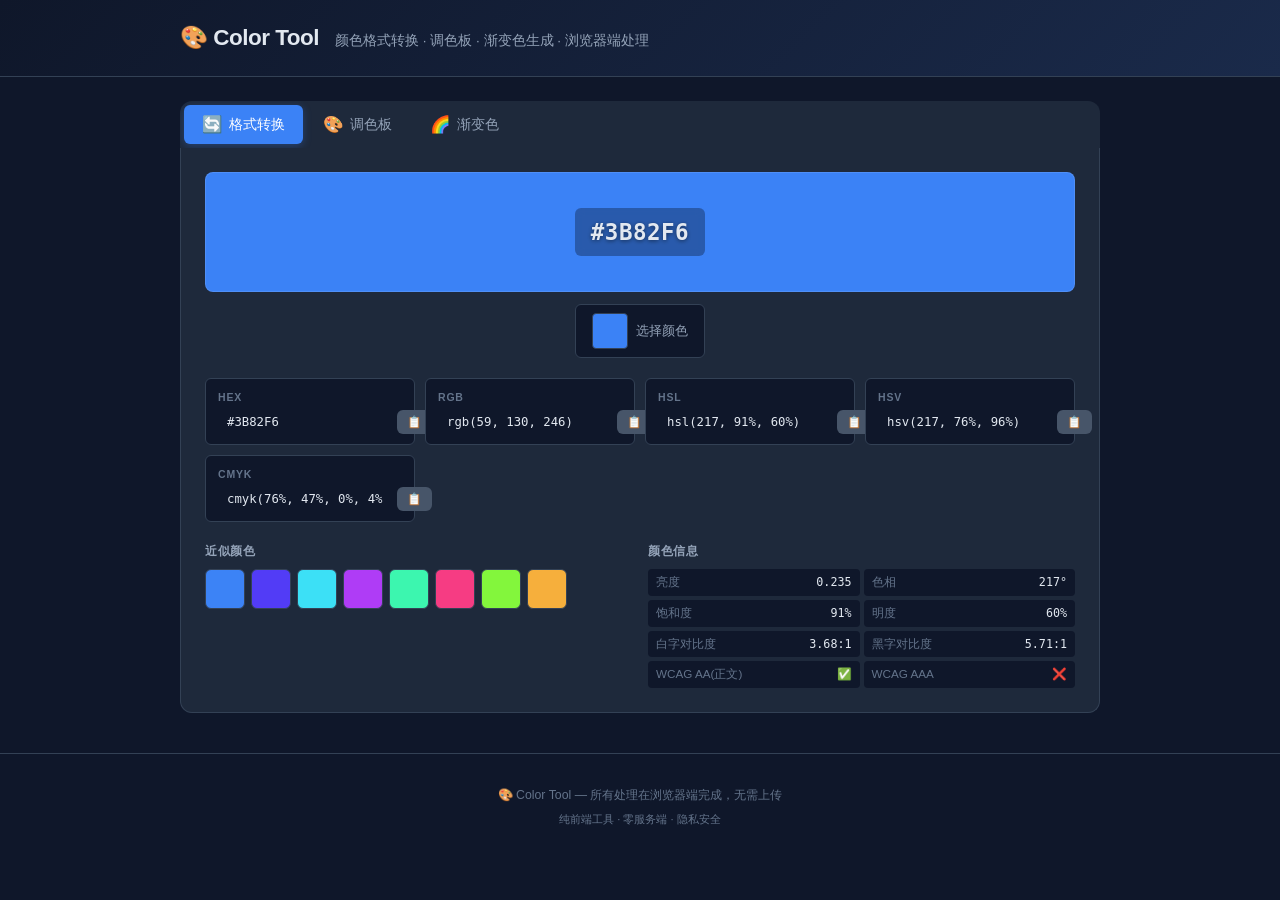
==== index.html @ 17e9751c "Initial commit: Color Tool - format converter, palette generator, gradient CSS generator" ====
<!DOCTYPE html>
<html lang="zh-CN">
<head>
  <meta charset="UTF-8">
  <meta name="viewport" content="width=device-width, initial-scale=1.0">
  <title>Color Tool - 色彩工具 HEX/RGB/HSL 转换调色板渐变生成器</title>
  <meta name="description" content="免费在线色彩工具。颜色格式转换(HEX/RGB/HSL/HSV/CMYK)、调色板生成、渐变色生成器。浏览器端处理。">
  <meta name="keywords" content="color picker, hex to rgb, rgb to hex, color palette generator, gradient generator, hsl converter, online color tool">
  <link rel="canonical" href="https://color-tool.vercel.app/">
  <link rel="stylesheet" href="css/style.css">
</head>
<body>
  <header class="header">
    <div class="container">
      <div class="header-inner">
        <h1 class="logo">🎨 Color Tool</h1>
        <p class="tagline">颜色格式转换 · 调色板 · 渐变色生成 · 浏览器端处理</p>
      </div>
    </div>
  </header>

  <main class="main container">
    <!-- Tab Navigation -->
    <nav class="tabs" role="tablist">
      <button class="tab active" role="tab" aria-selected="true" data-tab="converter" tabindex="0">
        <span class="tab-icon">🔄</span>
        <span class="tab-label">格式转换</span>
      </button>
      <button class="tab" role="tab" aria-selected="false" data-tab="palette" tabindex="-1">
        <span class="tab-icon">🎨</span>
        <span class="tab-label">调色板</span>
      </button>
      <button class="tab" role="tab" aria-selected="false" data-tab="gradient" tabindex="-1">
        <span class="tab-icon">🌈</span>
        <span class="tab-label">渐变色</span>
      </button>
    </nav>

    <!-- === Tab: Converter === -->
    <section class="tab-panel active" id="panel-converter" role="tabpanel">
      <div class="panel-body">
        <!-- Color Preview -->
        <div class="preview-section">
          <div id="color-preview" class="color-preview">
            <span id="color-hex-display" class="hex-display">#3B82F6</span>
          </div>
          <div class="color-picker-row">
            <label class="color-picker-wrap">
              <input type="color" id="color-picker" value="#3b82f6">
              <span class="picker-label">选择颜色</span>
            </label>
          </div>
        </div>

        <!-- Color Values -->
        <div class="values-section">
          <div class="value-card">
            <div class="value-label">HEX</div>
            <div class="value-row">
              <input type="text" id="val-hex" class="value-input mono" value="#3B82F6" spellcheck="false">
              <button class="btn btn-sm" onclick="copyValue('val-hex')">📋</button>
            </div>
          </div>
          <div class="value-card">
            <div class="value-label">RGB</div>
            <div class="value-row">
              <input type="text" id="val-rgb" class="value-input mono" value="rgb(59, 130, 246)" spellcheck="false">
              <button class="btn btn-sm" onclick="copyValue('val-rgb')">📋</button>
            </div>
          </div>
          <div class="value-card">
            <div class="value-label">HSL</div>
            <div class="value-row">
              <input type="text" id="val-hsl" class="value-input mono" value="hsl(217, 91%, 60%)" spellcheck="false">
              <button class="btn btn-sm" onclick="copyValue('val-hsl')">📋</button>
            </div>
          </div>
          <div class="value-card">
            <div class="value-label">HSV</div>
            <div class="value-row">
              <input type="text" id="val-hsv" class="value-input mono" value="hsv(217, 76%, 96%)" spellcheck="false">
              <button class="btn btn-sm" onclick="copyValue('val-hsv')">📋</button>
            </div>
          </div>
          <div class="value-card">
            <div class="value-label">CMYK</div>
            <div class="value-row">
              <input type="text" id="val-cmyk" class="value-input mono" value="cmyk(76%, 47%, 0%, 4%)" spellcheck="false">
              <button class="btn btn-sm" onclick="copyValue('val-cmyk')">📋</button>
            </div>
          </div>
        </div>

        <!-- Color Info -->
        <div class="info-section">
          <div class="color-scheme-preview">
            <h3>近似颜色</h3>
            <div id="similar-colors" class="similar-colors"></div>
          </div>
          <div class="color-details">
            <h3>颜色信息</h3>
            <div id="color-info" class="color-info-grid"></div>
          </div>
        </div>
      </div>
    </section>

    <!-- === Tab: Palette === -->
    <section class="tab-panel" id="panel-palette" role="tabpanel" hidden>
      <div class="panel-body">
        <div class="palette-controls">
          <div class="control-row">
            <label for="base-color-picker">基础颜色</label>
            <input type="color" id="base-color-picker" value="#3b82f6">
          </div>
          <div class="control-row">
            <label for="palette-type">调色板类型</label>
            <select id="palette-type">
              <option value="monochromatic">单色系</option>
              <option value="complementary">互补色</option>
              <option value="analogous" selected>邻近色</option>
              <option value="triadic">三等分色</option>
              <option value="tetradic">四等分色</option>
              <option value="split-complementary">分裂互补色</option>
              <option value="shades">暗色调</option>
              <option value="tints">亮色调</option>
            </select>
          </div>
          <div class="control-row">
            <label for="palette-count">颜色数量</label>
            <select id="palette-count">
              <option value="5">5</option>
              <option value="6">6</option>
              <option value="8" selected>8</option>
              <option value="10">10</option>
              <option value="12">12</option>
            </select>
          </div>
        </div>
        <div id="palette-result" class="palette-result">
          <div class="placeholder-text">选择颜色和类型后生成调色板</div>
        </div>
        <div class="palette-actions">
          <button class="btn btn-primary" onclick="exportPaletteCSS()">📋 导出 CSS 变量</button>
          <button class="btn btn-secondary" onclick="exportPaletteImage()">⬇ 导出为图片</button>
        </div>
      </div>
    </section>

    <!-- === Tab: Gradient === -->
    <section class="tab-panel" id="panel-gradient" role="tabpanel" hidden>
      <div class="panel-body">
        <div class="gradient-preview" id="gradient-preview">
          <div class="gradient-code-display">
            <span id="gradient-css-code">background: linear-gradient(135deg, #667eea, #764ba2);</span>
          </div>
        </div>
        
        <div class="gradient-controls">
          <div class="gradient-colors-row">
            <div class="gradient-stop" id="gradient-stop-0">
              <label>颜色 1</label>
              <input type="color" value="#667eea">
            </div>
            <div class="gradient-stop" id="gradient-stop-1">
              <label>颜色 2</label>
              <input type="color" value="#764ba2">
            </div>
          </div>
          <div class="gradient-options">
            <div class="control-row">
              <label>方向</label>
              <select id="gradient-direction">
                <option value="to right">→ 向右</option>
                <option value="to left">← 向左</option>
                <option value="to bottom">↓ 向下</option>
                <option value="to top">↑ 向上</option>
                <option value="to bottom right">↘ 右下</option>
                <option value="to top left">↖ 左上</option>
                <option value="135deg" selected>135°</option>
                <option value="45deg">45°</option>
                <option value="circle">圆形</option>
              </select>
            </div>
            <div class="control-row">
              <label>类型</label>
              <select id="gradient-type">
                <option value="linear" selected>线性渐变</option>
                <option value="radial">径向渐变</option>
              </select>
            </div>
          </div>
          <div class="gradient-actions">
            <button class="btn btn-sm" onclick="addGradientStop()">➕ 添加颜色</button>
            <button class="btn btn-sm" onclick="randomGradient()">🎲 随机</button>
            <button class="btn btn-sm" onclick="copyGradientCSS()">📋 复制 CSS</button>
          </div>
        </div>
      </div>
    </section>
  </main>

  <footer class="footer">
    <div class="container">
      <p>🎨 Color Tool — 所有处理在浏览器端完成，无需上传</p>
      <p class="footer-small">纯前端工具 · 零服务端 · 隐私安全</p>
    </div>
  </footer>

  <script src="js/color-utils.js"></script>
  <script src="js/app.js"></script>
</body>
</html>
---- css/style.css ----
/* === Reset & Base === */
*, *::before, *::after { box-sizing: border-box; margin: 0; padding: 0; }

:root {
  --bg: #0f172a;
  --bg-card: #1e293b;
  --bg-input: #0f172a;
  --border: #334155;
  --border-focus: #3b82f6;
  --text: #e2e8f0;
  --text-muted: #94a3b8;
  --text-dim: #64748b;
  --primary: #3b82f6;
  --primary-hover: #2563eb;
  --secondary: #475569;
  --secondary-hover: #64748b;
  --radius: 12px;
  --radius-sm: 8px;
  --radius-xs: 6px;
  --font-mono: 'SF Mono', 'Fira Code', 'Cascadia Code', 'JetBrains Mono', monospace;
  --font-ui: -apple-system, BlinkMacSystemFont, 'Segoe UI', Roboto, sans-serif;
}

html { font-size: 15px; }
body {
  font-family: var(--font-ui);
  background: var(--bg);
  color: var(--text);
  min-height: 100vh;
  line-height: 1.6;
}

.container { max-width: 960px; margin: 0 auto; padding: 0 20px; }

/* === Header === */
.header {
  border-bottom: 1px solid var(--border);
  padding: 20px 0;
  background: linear-gradient(135deg, #0f172a 0%, #1a2a4a 100%);
}
.header-inner { display: flex; align-items: baseline; gap: 16px; flex-wrap: wrap; }
.logo { font-size: 1.5rem; font-weight: 700; color: var(--text); letter-spacing: -0.5px; }
.tagline { color: var(--text-muted); font-size: 0.9rem; }

/* === Tabs === */
.tabs {
  display: flex; gap: 2px; margin-top: 24px;
  background: var(--bg-card); border-radius: var(--radius) var(--radius) 0 0; padding: 4px;
  overflow-x: auto;
}
.tab {
  display: flex; align-items: center; gap: 6px;
  padding: 10px 18px; border: none; background: transparent; color: var(--text-muted);
  font-size: 0.9rem; font-family: var(--font-ui); cursor: pointer; border-radius: var(--radius-xs);
  white-space: nowrap; transition: all 0.15s;
}
.tab:hover { color: var(--text); background: rgba(255,255,255,0.05); }
.tab.active { color: #fff; background: var(--primary); box-shadow: 0 2px 8px rgba(59,130,246,0.3); }
.tab:focus-visible { outline: 2px solid var(--primary); outline-offset: -2px; }
.tab-icon { font-size: 1.1rem; }

/* === Tab Panels === */
.tab-panel { display: none; }
.tab-panel.active { display: block; }

.panel-body {
  background: var(--bg-card); padding: 24px; border-radius: 0 0 var(--radius) var(--radius);
  border: 1px solid var(--border); border-top: none;
  display: flex; flex-direction: column; gap: 20px;
}

/* === Color Preview === */
.preview-section { text-align: center; }
.color-preview {
  width: 100%; height: 120px; border-radius: var(--radius-sm);
  background: #3b82f6; display: flex; align-items: center; justify-content: center;
  border: 1px solid rgba(255,255,255,0.1); transition: background 0.2s;
}
.hex-display {
  font-family: var(--font-mono); font-size: 1.5rem; font-weight: 700;
  text-shadow: 0 1px 4px rgba(0,0,0,0.5);
  background: rgba(0,0,0,0.3); padding: 6px 16px; border-radius: var(--radius-xs);
  backdrop-filter: blur(4px);
  letter-spacing: 0.5px;
}

.color-picker-row { margin-top: 12px; display: flex; justify-content: center; }
.color-picker-wrap {
  display: inline-flex; align-items: center; gap: 8px;
  cursor: pointer; padding: 8px 16px; background: var(--bg-input);
  border: 1px solid var(--border); border-radius: var(--radius-xs);
  transition: border-color 0.15s;
}
.color-picker-wrap:hover { border-color: var(--primary); }
.color-picker-wrap input[type="color"] {
  width: 36px; height: 36px; border: none; padding: 0; cursor: pointer;
  border-radius: 4px; background: none;
}
.color-picker-wrap input[type="color"]::-webkit-color-swatch-wrapper { padding: 0; }
.color-picker-wrap input[type="color"]::-webkit-color-swatch { border: 1px solid var(--border); border-radius: 4px; }
.picker-label { font-size: 0.85rem; color: var(--text-muted); }

/* === Values Section === */
.values-section { display: grid; grid-template-columns: repeat(auto-fill, minmax(180px, 1fr)); gap: 10px; }
.value-card { background: var(--bg-input); border: 1px solid var(--border); border-radius: var(--radius-xs); padding: 10px 12px; }
.value-label { font-size: 0.7rem; color: var(--text-dim); text-transform: uppercase; letter-spacing: 0.8px; margin-bottom: 4px; font-weight: 600; }
.value-row { display: flex; gap: 4px; }
.value-input {
  flex: 1; padding: 4px 8px; background: transparent; color: var(--text);
  border: 1px solid transparent; border-radius: 4px; font-size: 0.82rem;
  outline: none; transition: border-color 0.15s;
}
.value-input:focus { border-color: var(--border-focus); background: rgba(59,130,246,0.05); }
.mono { font-family: var(--font-mono); }

/* === Info Section === */
.info-section { display: grid; grid-template-columns: 1fr 1fr; gap: 16px; }
@media (max-width: 600px) { .info-section { grid-template-columns: 1fr; } }
.info-section h3 { font-size: 0.82rem; color: var(--text-muted); text-transform: uppercase; letter-spacing: 0.5px; margin-bottom: 8px; }

.similar-colors { display: flex; flex-wrap: wrap; gap: 6px; }
.sim-color { width: 40px; height: 40px; border-radius: var(--radius-xs); border: 1px solid var(--border); cursor: pointer; transition: transform 0.15s; }
.sim-color:hover { transform: scale(1.15); }

.color-info-grid { display: grid; grid-template-columns: 1fr 1fr; gap: 4px; }
.info-item { display: flex; justify-content: space-between; padding: 4px 8px; background: var(--bg-input); border-radius: 4px; font-size: 0.78rem; }
.info-item span:first-child { color: var(--text-dim); }
.info-item span:last-child { color: var(--text); font-family: var(--font-mono); }

/* === Palette === */
.palette-controls { display: flex; gap: 16px; flex-wrap: wrap; align-items: flex-end; }
.control-row { display: flex; flex-direction: column; gap: 4px; }
.control-row label { font-size: 0.78rem; color: var(--text-muted); text-transform: uppercase; letter-spacing: 0.5px; font-weight: 600; }
.control-row select, .control-row input[type="color"] { padding: 6px 10px; background: var(--bg-input); color: var(--text); border: 1px solid var(--border); border-radius: var(--radius-xs); font-size: 0.82rem; }
.control-row select { cursor: pointer; min-width: 140px; }
.control-row select:focus { outline: none; border-color: var(--border-focus); }
.control-row input[type="color"] { width: 40px; height: 36px; padding: 2px; cursor: pointer; }
.control-row input[type="color"]::-webkit-color-swatch-wrapper { padding: 0; }
.control-row input[type="color"]::-webkit-color-swatch { border: 1px solid var(--border); border-radius: 4px; }

.palette-result { display: flex; flex-direction: column; gap: 6px; min-height: 100px; }
.palette-swatch { display: flex; align-items: center; height: 44px; border-radius: var(--radius-xs); padding: 0 16px; justify-content: space-between; transition: transform 0.1s; }
.palette-swatch:hover { transform: scale(1.02); }
.palette-code { font-family: var(--font-mono); font-size: 0.8rem; text-shadow: 0 1px 2px rgba(0,0,0,0.3); }

.palette-actions { display: flex; gap: 8px; }

/* === Gradient === */
.gradient-preview {
  width: 100%; height: 200px; border-radius: var(--radius-sm);
  background: linear-gradient(135deg, #667eea, #764ba2);
  display: flex; align-items: flex-end; justify-content: center; padding: 16px;
  transition: background 0.3s;
}
.gradient-code-display {
  background: rgba(0,0,0,0.5); backdrop-filter: blur(8px);
  padding: 8px 16px; border-radius: var(--radius-xs);
  font-family: var(--font-mono); font-size: 0.78rem;
  text-align: center; max-width: 100%;
  word-break: break-all;
}

.gradient-controls { display: flex; flex-direction: column; gap: 12px; }
.gradient-colors-row { display: flex; gap: 12px; flex-wrap: wrap; }
.gradient-stop { display: flex; flex-direction: column; gap: 4px; align-items: center; }
.gradient-stop label { font-size: 0.78rem; color: var(--text-muted); }
.gradient-stop input[type="color"] { width: 44px; height: 44px; padding: 2px; border: 1px solid var(--border); border-radius: var(--radius-xs); cursor: pointer; background: none; }
.gradient-stop input[type="color"]::-webkit-color-swatch-wrapper { padding: 0; }
.gradient-stop input[type="color"]::-webkit-color-swatch { border: 1px solid var(--border); border-radius: 4px; }

.gradient-options { display: flex; gap: 16px; flex-wrap: wrap; }
.gradient-actions { display: flex; gap: 8px; flex-wrap: wrap; }

/* === Buttons === */
.btn {
  display: inline-flex; align-items: center; gap: 6px;
  padding: 8px 16px; border: none; border-radius: var(--radius-xs);
  font-size: 0.82rem; font-family: var(--font-ui); font-weight: 500;
  cursor: pointer; transition: all 0.15s; white-space: nowrap;
}
.btn-primary { background: var(--primary); color: #fff; }
.btn-primary:hover { background: var(--primary-hover); }
.btn-secondary { background: var(--secondary); color: #e2e8f0; }
.btn-secondary:hover { background: var(--secondary-hover); }
.btn-sm { padding: 5px 10px; font-size: 0.78rem; background: var(--secondary); color: #e2e8f0; }
.btn-sm:hover { background: var(--secondary-hover); }

/* === Toast === */
.toast {
  position: fixed; bottom: 24px; left: 50%; transform: translateX(-50%);
  padding: 10px 24px; border-radius: var(--radius); background: var(--bg-card);
  border: 1px solid var(--border); color: var(--text); font-size: 0.85rem;
  box-shadow: 0 4px 20px rgba(0,0,0,0.3); z-index: 100;
  animation: toastIn 0.3s ease;
}
@keyframes toastIn {
  from { opacity: 0; transform: translateX(-50%) translateY(10px); }
  to { opacity: 1; transform: translateX(-50%) translateY(0); }
}

/* === Footer === */
.footer {
  text-align: center; padding: 32px 0; margin-top: 40px;
  border-top: 1px solid var(--border); color: var(--text-dim); font-size: 0.82rem;
}
.footer-small { margin-top: 4px; font-size: 0.75rem; }

.placeholder-text { color: var(--text-dim); font-style: italic; }
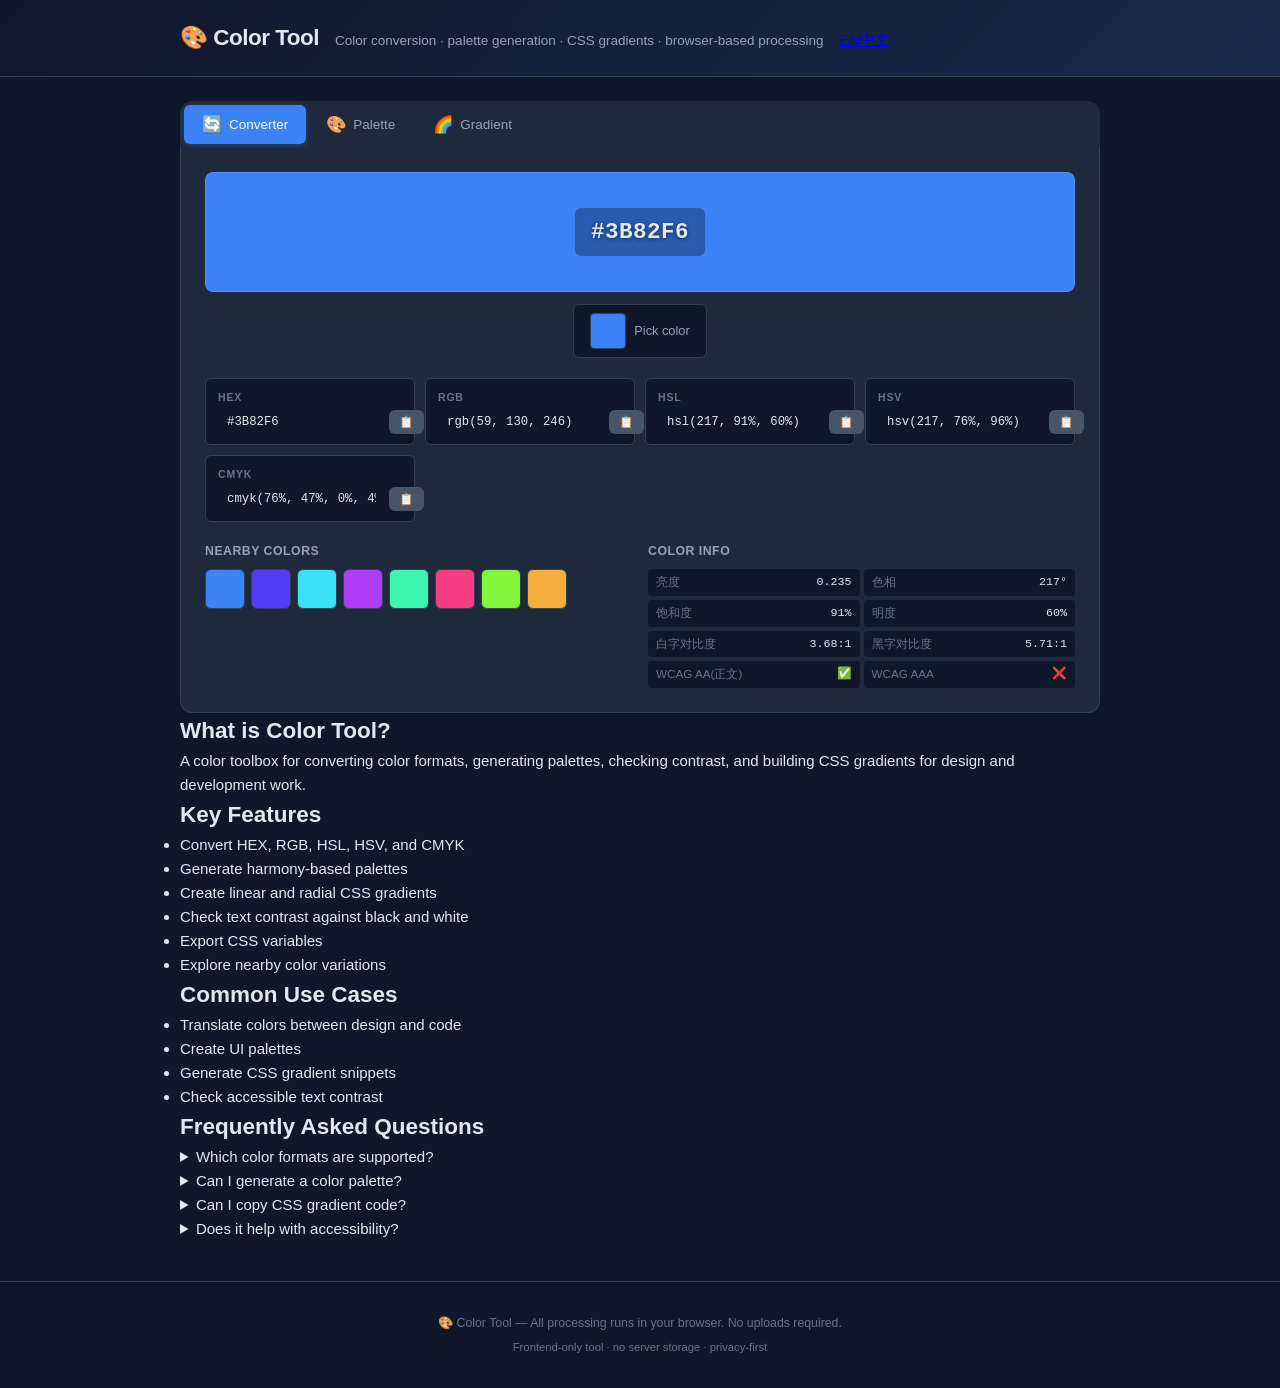
==== commit 70199163: "Add Vercel Analytics & Speed Insights tracking scripts" ====
--- a/index.html
+++ b/index.html
@@ -1,20 +1,116 @@
 <!DOCTYPE html>
-<html lang="zh-CN">
+<html lang="en">
 <head>
-  <meta charset="UTF-8">
+  <!-- Primary Meta -->
+  <meta name="description" content="Convert HEX, RGB, HSL, HSV, and CMYK colors online. Generate palettes, check contrast, and create CSS gradients in your browser.">
+  <meta name="keywords" content="color converter, hex to rgb, rgb to hex, color palette generator, css gradient generator, color contrast checker">
+  <meta name="author" content="Dudu Tools">
+  <meta name="robots" content="index, follow">
+  <link rel="canonical" href="https://color-tool.vercel.app/">
+  <link rel="alternate" hreflang="en" href="https://color-tool.vercel.app/">
+  <link rel="alternate" hreflang="zh-CN" href="https://color-tool.vercel.app/zh/">
+  <link rel="alternate" hreflang="x-default" href="https://color-tool.vercel.app/">
+<!-- Open Graph -->
+  <meta property="og:type" content="website">
+  <meta property="og:title" content="Color Converter, Palette Generator and CSS Gradient Tool">
+  <meta property="og:description" content="Convert HEX, RGB, HSL, HSV, and CMYK colors online. Generate palettes, check contrast, and create CSS gradients in your browser.">
+  <meta property="og:url" content="https://color-tool.vercel.app/">
+<meta property="og:site_name" content="Color Tool">
+  <meta property="og:locale" content="en_US">
+
+  <!-- Twitter Card -->
+  <meta name="twitter:card" content="summary">
+  <meta name="twitter:title" content="Color Converter, Palette Generator and CSS Gradient Tool">
+  <meta name="twitter:description" content="Convert HEX, RGB, HSL, HSV, and CMYK colors online. Generate palettes, check contrast, and create CSS gradients in your browser.">
+<meta charset="UTF-8">
   <meta name="viewport" content="width=device-width, initial-scale=1.0">
-  <title>Color Tool - 色彩工具 HEX/RGB/HSL 转换调色板渐变生成器</title>
-  <meta name="description" content="免费在线色彩工具。颜色格式转换(HEX/RGB/HSL/HSV/CMYK)、调色板生成、渐变色生成器。浏览器端处理。">
-  <meta name="keywords" content="color picker, hex to rgb, rgb to hex, color palette generator, gradient generator, hsl converter, online color tool">
-  <link rel="canonical" href="https://color-tool.vercel.app/">
+  <title>Color Converter, Palette Generator and CSS Gradient Tool</title>
   <link rel="stylesheet" href="css/style.css">
+  <script type="application/ld+json">
+{
+  "@context": "https://schema.org",
+  "@type": "WebApplication",
+  "name": "Color Tool",
+  "description": "Convert HEX, RGB, HSL, HSV, and CMYK colors online. Generate palettes, check contrast, and create CSS gradients in your browser.",
+  "url": "https://color-tool.vercel.app/",
+  "inLanguage": "en",
+  "applicationCategory": "DesignApplication",
+  "operatingSystem": "All",
+  "browserRequirements": "Requires JavaScript",
+  "isAccessibleForFree": true,
+  "offers": {
+    "@type": "Offer",
+    "price": "0",
+    "priceCurrency": "USD"
+  },
+  "featureList": [
+    "Convert HEX, RGB, HSL, HSV, and CMYK",
+    "Generate harmony-based palettes",
+    "Create linear and radial CSS gradients",
+    "Check text contrast against black and white",
+    "Export CSS variables",
+    "Explore nearby color variations"
+  ],
+  "publisher": {
+    "@type": "Organization",
+    "name": "Dudu Tools"
+  }
+}
+  </script>
+  <script type="application/ld+json">
+{
+  "@context": "https://schema.org",
+  "@type": "FAQPage",
+  "inLanguage": "en",
+  "mainEntity": [
+    {
+      "@type": "Question",
+      "name": "Which color formats are supported?",
+      "acceptedAnswer": {
+        "@type": "Answer",
+        "text": "The tool supports HEX, RGB, HSL, HSV, and CMYK conversion."
+      }
+    },
+    {
+      "@type": "Question",
+      "name": "Can I generate a color palette?",
+      "acceptedAnswer": {
+        "@type": "Answer",
+        "text": "Yes. Pick a base color and choose a harmony such as monochromatic, complementary, analogous, triadic, or tetradic."
+      }
+    },
+    {
+      "@type": "Question",
+      "name": "Can I copy CSS gradient code?",
+      "acceptedAnswer": {
+        "@type": "Answer",
+        "text": "Yes. Choose colors and direction, then copy the generated CSS gradient."
+      }
+    },
+    {
+      "@type": "Question",
+      "name": "Does it help with accessibility?",
+      "acceptedAnswer": {
+        "@type": "Answer",
+        "text": "Yes. The tool calculates contrast against black and white text and provides WCAG-style guidance."
+      }
+    }
+  ]
+}
+  </script>
+
+  <!-- Vercel Analytics -->
+  <script defer src="/_vercel/insights/script.js"></script>
+  <!-- Vercel Speed Insights -->
+  <script defer src="/_vercel/speed-insights/script.js"></script>
 </head>
 <body>
   <header class="header">
     <div class="container">
       <div class="header-inner">
         <h1 class="logo">🎨 Color Tool</h1>
-        <p class="tagline">颜色格式转换 · 调色板 · 渐变色生成 · 浏览器端处理</p>
+        <p class="tagline">Color conversion · palette generation · CSS gradients · browser-based processing</p>
+        <nav class="language-switcher" aria-label="Language"><a class="active" href="./" lang="en">EN</a><a class="" href="zh/" lang="zh-CN">中文</a></nav>
       </div>
     </div>
   </header>
@@ -24,15 +120,15 @@
     <nav class="tabs" role="tablist">
       <button class="tab active" role="tab" aria-selected="true" data-tab="converter" tabindex="0">
         <span class="tab-icon">🔄</span>
-        <span class="tab-label">格式转换</span>
+        <span class="tab-label">Converter</span>
       </button>
       <button class="tab" role="tab" aria-selected="false" data-tab="palette" tabindex="-1">
         <span class="tab-icon">🎨</span>
-        <span class="tab-label">调色板</span>
+        <span class="tab-label">Palette</span>
       </button>
       <button class="tab" role="tab" aria-selected="false" data-tab="gradient" tabindex="-1">
         <span class="tab-icon">🌈</span>
-        <span class="tab-label">渐变色</span>
+        <span class="tab-label">Gradient</span>
       </button>
     </nav>
 
@@ -47,7 +143,7 @@
           <div class="color-picker-row">
             <label class="color-picker-wrap">
               <input type="color" id="color-picker" value="#3b82f6">
-              <span class="picker-label">选择颜色</span>
+              <span class="picker-label">Pick color</span>
             </label>
           </div>
         </div>
@@ -94,11 +190,11 @@
         <!-- Color Info -->
         <div class="info-section">
           <div class="color-scheme-preview">
-            <h3>近似颜色</h3>
+            <h3>Nearby colors</h3>
             <div id="similar-colors" class="similar-colors"></div>
           </div>
           <div class="color-details">
-            <h3>颜色信息</h3>
+            <h3>Color info</h3>
             <div id="color-info" class="color-info-grid"></div>
           </div>
         </div>
@@ -110,24 +206,24 @@
       <div class="panel-body">
         <div class="palette-controls">
           <div class="control-row">
-            <label for="base-color-picker">基础颜色</label>
+            <label for="base-color-picker">Base color</label>
             <input type="color" id="base-color-picker" value="#3b82f6">
           </div>
           <div class="control-row">
-            <label for="palette-type">调色板类型</label>
+            <label for="palette-type">PaletteType</label>
             <select id="palette-type">
-              <option value="monochromatic">单色系</option>
-              <option value="complementary">互补色</option>
-              <option value="analogous" selected>邻近色</option>
-              <option value="triadic">三等分色</option>
-              <option value="tetradic">四等分色</option>
-              <option value="split-complementary">分裂互补色</option>
-              <option value="shades">暗色调</option>
-              <option value="tints">亮色调</option>
+              <option value="monochromatic">Monochromatic</option>
+              <option value="complementary">Complementary</option>
+              <option value="analogous" selected>Analogous</option>
+              <option value="triadic">Triadic</option>
+              <option value="tetradic">Tetradic</option>
+              <option value="split-complementary">Split complementary</option>
+              <option value="shades">Dark shades</option>
+              <option value="tints">Light tints</option>
             </select>
           </div>
           <div class="control-row">
-            <label for="palette-count">颜色数量</label>
+            <label for="palette-count">Color count</label>
             <select id="palette-count">
               <option value="5">5</option>
               <option value="6">6</option>
@@ -138,11 +234,11 @@
           </div>
         </div>
         <div id="palette-result" class="palette-result">
-          <div class="placeholder-text">选择颜色和类型后生成调色板</div>
+          <div class="placeholder-text">Choose a color and palette type to generate a palette</div>
         </div>
         <div class="palette-actions">
-          <button class="btn btn-primary" onclick="exportPaletteCSS()">📋 导出 CSS 变量</button>
-          <button class="btn btn-secondary" onclick="exportPaletteImage()">⬇ 导出为图片</button>
+          <button class="btn btn-primary" onclick="exportPaletteCSS()">Export CSS variables</button>
+          <button class="btn btn-secondary" onclick="exportPaletteImage()">Export image</button>
         </div>
       </div>
     </section>
@@ -159,51 +255,74 @@
         <div class="gradient-controls">
           <div class="gradient-colors-row">
             <div class="gradient-stop" id="gradient-stop-0">
-              <label>颜色 1</label>
+              <label>Color 1</label>
               <input type="color" value="#667eea">
             </div>
             <div class="gradient-stop" id="gradient-stop-1">
-              <label>颜色 2</label>
+              <label>Color 2</label>
               <input type="color" value="#764ba2">
             </div>
           </div>
           <div class="gradient-options">
             <div class="control-row">
-              <label>方向</label>
+              <label>Direction</label>
               <select id="gradient-direction">
-                <option value="to right">→ 向右</option>
-                <option value="to left">← 向左</option>
-                <option value="to bottom">↓ 向下</option>
-                <option value="to top">↑ 向上</option>
-                <option value="to bottom right">↘ 右下</option>
-                <option value="to top left">↖ 左上</option>
+                <option value="to right">-> Right</option>
+                <option value="to left"><- Left</option>
+                <option value="to bottom">Down</option>
+                <option value="to top">Up</option>
+                <option value="to bottom right">Down right</option>
+                <option value="to top left">Up left</option>
                 <option value="135deg" selected>135°</option>
                 <option value="45deg">45°</option>
-                <option value="circle">圆形</option>
+                <option value="circle">Circle</option>
               </select>
             </div>
             <div class="control-row">
-              <label>类型</label>
+              <label>Type</label>
               <select id="gradient-type">
-                <option value="linear" selected>线性渐变</option>
-                <option value="radial">径向渐变</option>
+                <option value="linear" selected>Linear gradient</option>
+                <option value="radial">Radial gradient</option>
               </select>
             </div>
           </div>
           <div class="gradient-actions">
-            <button class="btn btn-sm" onclick="addGradientStop()">➕ 添加颜色</button>
-            <button class="btn btn-sm" onclick="randomGradient()">🎲 随机</button>
-            <button class="btn btn-sm" onclick="copyGradientCSS()">📋 复制 CSS</button>
-          </div>
-        </div>
+            <button class="btn btn-sm" onclick="addGradientStop()">Add color</button>
+            <button class="btn btn-sm" onclick="randomGradient()">Random</button>
+            <button class="btn btn-sm" onclick="copyGradientCSS()">Copy CSS</button>
+          </div>
+        </div>
+      </div>
+    </section>
+    <section class="seo-content" aria-label="Tool guide and frequently asked questions">
+      <div class="seo-block">
+        <h2>What is Color Tool?</h2>
+        <p>A color toolbox for converting color formats, generating palettes, checking contrast, and building CSS gradients for design and development work.</p>
+      </div>
+      <div class="seo-grid">
+        <div class="seo-block">
+          <h2>Key Features</h2>
+          <ul><li>Convert HEX, RGB, HSL, HSV, and CMYK</li><li>Generate harmony-based palettes</li><li>Create linear and radial CSS gradients</li><li>Check text contrast against black and white</li><li>Export CSS variables</li><li>Explore nearby color variations</li></ul>
+        </div>
+        <div class="seo-block">
+          <h2>Common Use Cases</h2>
+          <ul><li>Translate colors between design and code</li><li>Create UI palettes</li><li>Generate CSS gradient snippets</li><li>Check accessible text contrast</li></ul>
+        </div>
+      </div>
+      <div class="seo-block faq-list">
+        <h2>Frequently Asked Questions</h2>
+        <details><summary>Which color formats are supported?</summary><p>The tool supports HEX, RGB, HSL, HSV, and CMYK conversion.</p></details>
+        <details><summary>Can I generate a color palette?</summary><p>Yes. Pick a base color and choose a harmony such as monochromatic, complementary, analogous, triadic, or tetradic.</p></details>
+        <details><summary>Can I copy CSS gradient code?</summary><p>Yes. Choose colors and direction, then copy the generated CSS gradient.</p></details>
+        <details><summary>Does it help with accessibility?</summary><p>Yes. The tool calculates contrast against black and white text and provides WCAG-style guidance.</p></details>
       </div>
     </section>
   </main>
 
   <footer class="footer">
     <div class="container">
-      <p>🎨 Color Tool — 所有处理在浏览器端完成，无需上传</p>
-      <p class="footer-small">纯前端工具 · 零服务端 · 隐私安全</p>
+      <p>🎨 Color Tool — All processing runs in your browser. No uploads required.</p>
+      <p class="footer-small">Frontend-only tool · no server storage · privacy-first</p>
     </div>
   </footer>
 
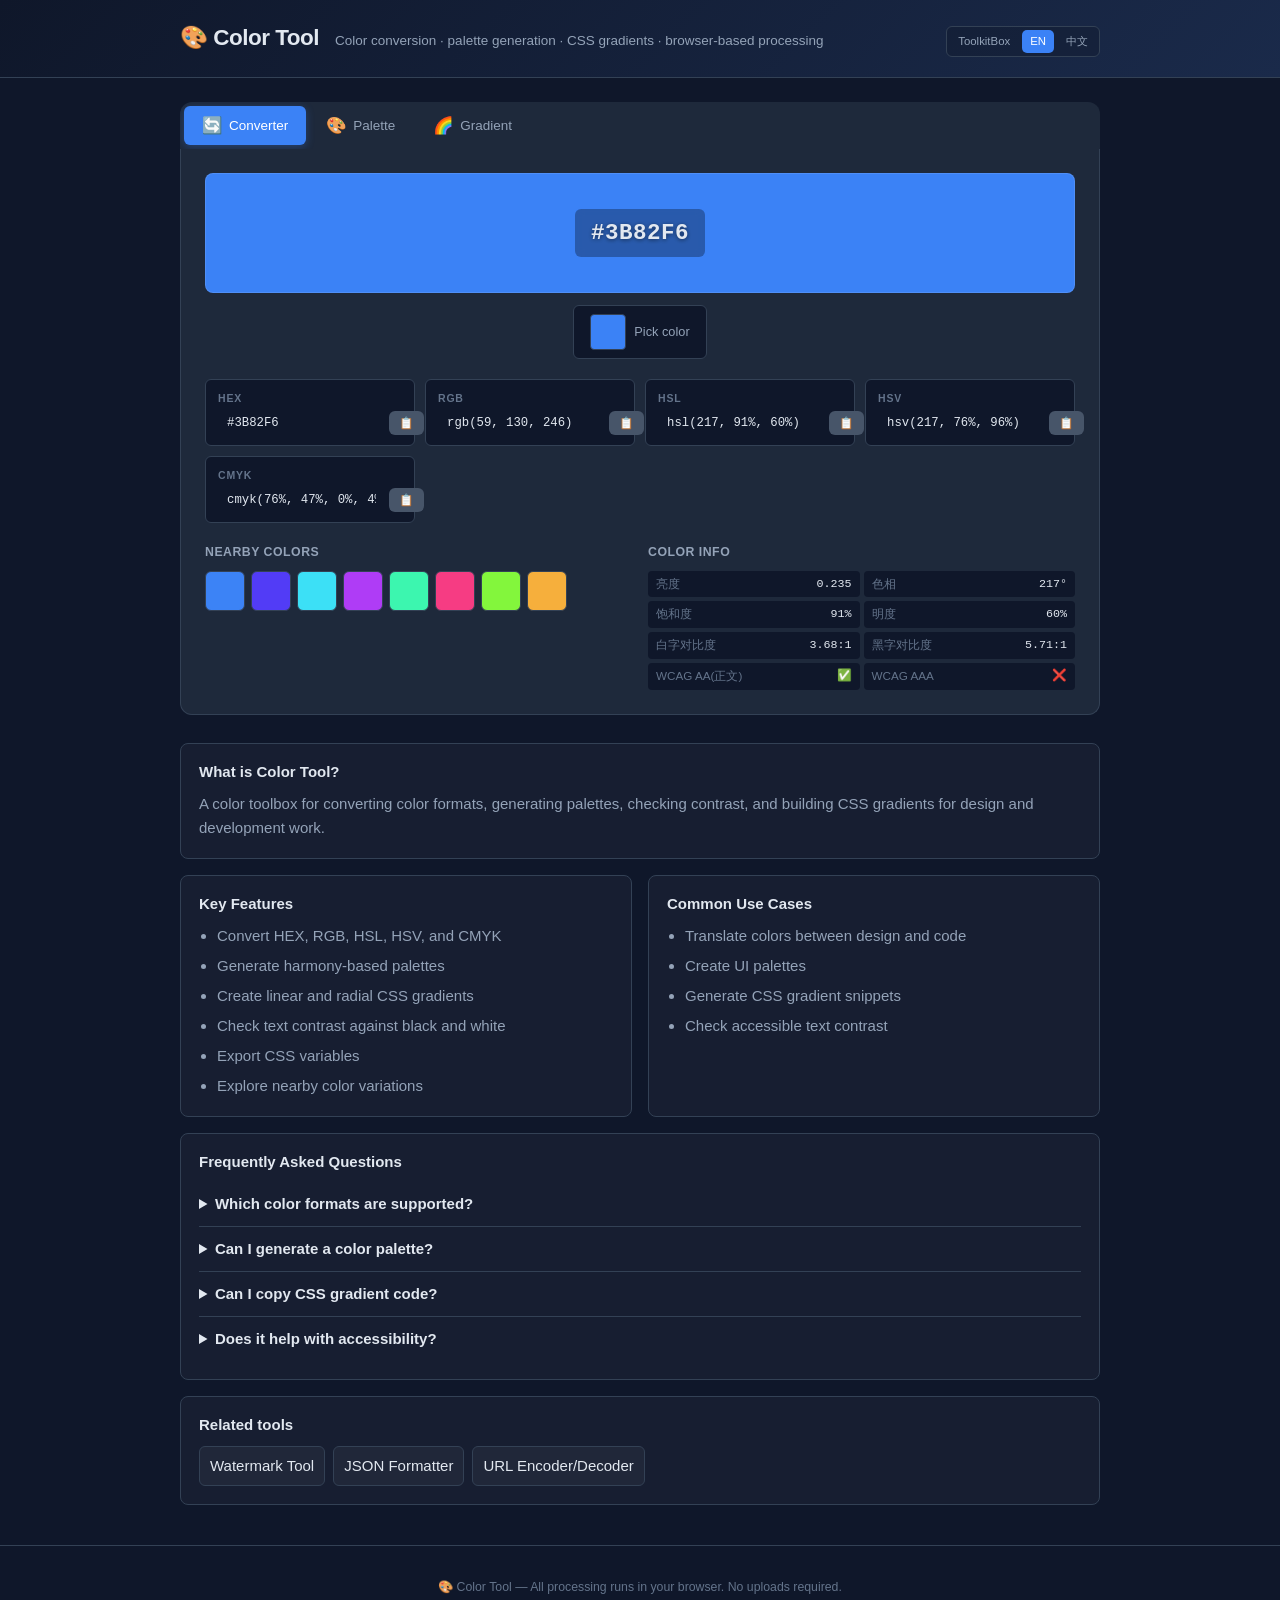
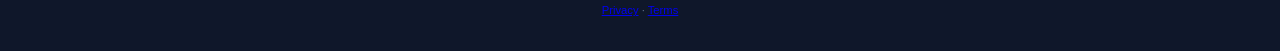
==== commit b5076298: "Add ads.txt and policy footer links" ====
--- a/index.html
+++ b/index.html
@@ -4,17 +4,17 @@
   <!-- Primary Meta -->
   <meta name="description" content="Convert HEX, RGB, HSL, HSV, and CMYK colors online. Generate palettes, check contrast, and create CSS gradients in your browser.">
   <meta name="keywords" content="color converter, hex to rgb, rgb to hex, color palette generator, css gradient generator, color contrast checker">
-  <meta name="author" content="Dudu Tools">
+  <meta name="author" content="ToolkitBox">
   <meta name="robots" content="index, follow">
-  <link rel="canonical" href="https://color-tool.vercel.app/">
-  <link rel="alternate" hreflang="en" href="https://color-tool.vercel.app/">
-  <link rel="alternate" hreflang="zh-CN" href="https://color-tool.vercel.app/zh/">
-  <link rel="alternate" hreflang="x-default" href="https://color-tool.vercel.app/">
+  <link rel="canonical" href="https://color.toolkitbox.org/">
+  <link rel="alternate" hreflang="en" href="https://color.toolkitbox.org/">
+  <link rel="alternate" hreflang="zh-CN" href="https://color.toolkitbox.org/zh/">
+  <link rel="alternate" hreflang="x-default" href="https://color.toolkitbox.org/">
 <!-- Open Graph -->
   <meta property="og:type" content="website">
   <meta property="og:title" content="Color Converter, Palette Generator and CSS Gradient Tool">
   <meta property="og:description" content="Convert HEX, RGB, HSL, HSV, and CMYK colors online. Generate palettes, check contrast, and create CSS gradients in your browser.">
-  <meta property="og:url" content="https://color-tool.vercel.app/">
+  <meta property="og:url" content="https://color.toolkitbox.org/">
 <meta property="og:site_name" content="Color Tool">
   <meta property="og:locale" content="en_US">
 
@@ -29,10 +29,10 @@
   <script type="application/ld+json">
 {
   "@context": "https://schema.org",
-  "@type": "WebApplication",
+  "@type": "SoftwareApplication",
   "name": "Color Tool",
   "description": "Convert HEX, RGB, HSL, HSV, and CMYK colors online. Generate palettes, check contrast, and create CSS gradients in your browser.",
-  "url": "https://color-tool.vercel.app/",
+  "url": "https://color.toolkitbox.org/",
   "inLanguage": "en",
   "applicationCategory": "DesignApplication",
   "operatingSystem": "All",
@@ -53,7 +53,7 @@
   ],
   "publisher": {
     "@type": "Organization",
-    "name": "Dudu Tools"
+    "name": "ToolkitBox"
   }
 }
   </script>
@@ -103,6 +103,8 @@
   <script defer src="/_vercel/insights/script.js"></script>
   <!-- Vercel Speed Insights -->
   <script defer src="/_vercel/speed-insights/script.js"></script>
+  <script async src="https://pagead2.googlesyndication.com/pagead/js/adsbygoogle.js?client=ca-pub-5333037258750046"
+     crossorigin="anonymous"></script>
 </head>
 <body>
   <header class="header">
@@ -110,7 +112,7 @@
       <div class="header-inner">
         <h1 class="logo">🎨 Color Tool</h1>
         <p class="tagline">Color conversion · palette generation · CSS gradients · browser-based processing</p>
-        <nav class="language-switcher" aria-label="Language"><a class="active" href="./" lang="en">EN</a><a class="" href="zh/" lang="zh-CN">中文</a></nav>
+        <nav class="language-switcher" aria-label="Language"><a class="home-link" href="https://toolkitbox.org/">ToolkitBox</a><a class="active" href="./" lang="en">EN</a><a class="" href="zh/" lang="zh-CN">中文</a></nav>
       </div>
     </div>
   </header>
@@ -316,13 +318,17 @@
         <details><summary>Can I copy CSS gradient code?</summary><p>Yes. Choose colors and direction, then copy the generated CSS gradient.</p></details>
         <details><summary>Does it help with accessibility?</summary><p>Yes. The tool calculates contrast against black and white text and provides WCAG-style guidance.</p></details>
       </div>
+      <div class="seo-block related-tools">
+        <h2>Related tools</h2>
+        <div class="related-links"><a href="https://watermark.imageprivacy.org/">Watermark Tool</a><a href="https://json.toolkitbox.org/">JSON Formatter</a><a href="https://url.toolkitbox.org/">URL Encoder/Decoder</a></div>
+      </div>
     </section>
   </main>
 
   <footer class="footer">
     <div class="container">
       <p>🎨 Color Tool — All processing runs in your browser. No uploads required.</p>
-      <p class="footer-small">Frontend-only tool · no server storage · privacy-first</p>
+      <p class="footer-small"><a href="https://toolkitbox.org/privacy/">Privacy</a> · <a href="https://toolkitbox.org/terms/">Terms</a></p>
     </div>
   </footer>
 
--- a/css/style.css
+++ b/css/style.css
@@ -206,3 +206,22 @@
 .footer-small { margin-top: 4px; font-size: 0.75rem; }
 
 .placeholder-text { color: var(--text-dim); font-style: italic; }
+/* === SEO / GEO Content === */
+.language-switcher { margin-left: auto; display: inline-flex; gap: 4px; padding: 3px; border: 1px solid var(--border); border-radius: var(--radius-xs); background: rgba(15,23,42,0.35); }
+.language-switcher a { color: var(--text-muted); text-decoration: none; font-size: 0.76rem; line-height: 1; padding: 6px 8px; border-radius: 5px; }
+.language-switcher a:hover, .language-switcher a.active { color: #fff; background: var(--primary); }
+.seo-content { margin-top: 28px; display: flex; flex-direction: column; gap: 16px; color: var(--text-muted); }
+.seo-grid { display: grid; grid-template-columns: repeat(2, minmax(0, 1fr)); gap: 16px; }
+.seo-block { background: rgba(255,255,255,0.03); border: 1px solid var(--border); border-radius: var(--radius-sm); padding: 18px; }
+.seo-block h2 { color: var(--text); font-size: 1rem; line-height: 1.35; margin: 0 0 10px; letter-spacing: 0; }
+.seo-block p { margin: 0; }
+.seo-block ul { margin: 0; padding-left: 18px; }
+.seo-block li + li { margin-top: 6px; }
+.faq-list details { border-top: 1px solid var(--border); padding: 10px 0; }
+.faq-list details:first-of-type { border-top: 0; }
+.faq-list summary { color: var(--text); cursor: pointer; font-weight: 600; }
+.faq-list details p { margin-top: 8px; }
+@media (max-width: 720px) { .language-switcher { margin-left: 0; } .seo-grid { grid-template-columns: 1fr; } }
+.related-links { display: flex; flex-wrap: wrap; gap: 8px; margin-top: 10px; }
+.related-links a { color: var(--text); text-decoration: none; border: 1px solid var(--border); border-radius: var(--radius-xs); padding: 7px 10px; background: rgba(255,255,255,0.04); }
+.related-links a:hover { border-color: var(--primary); color: #fff; }
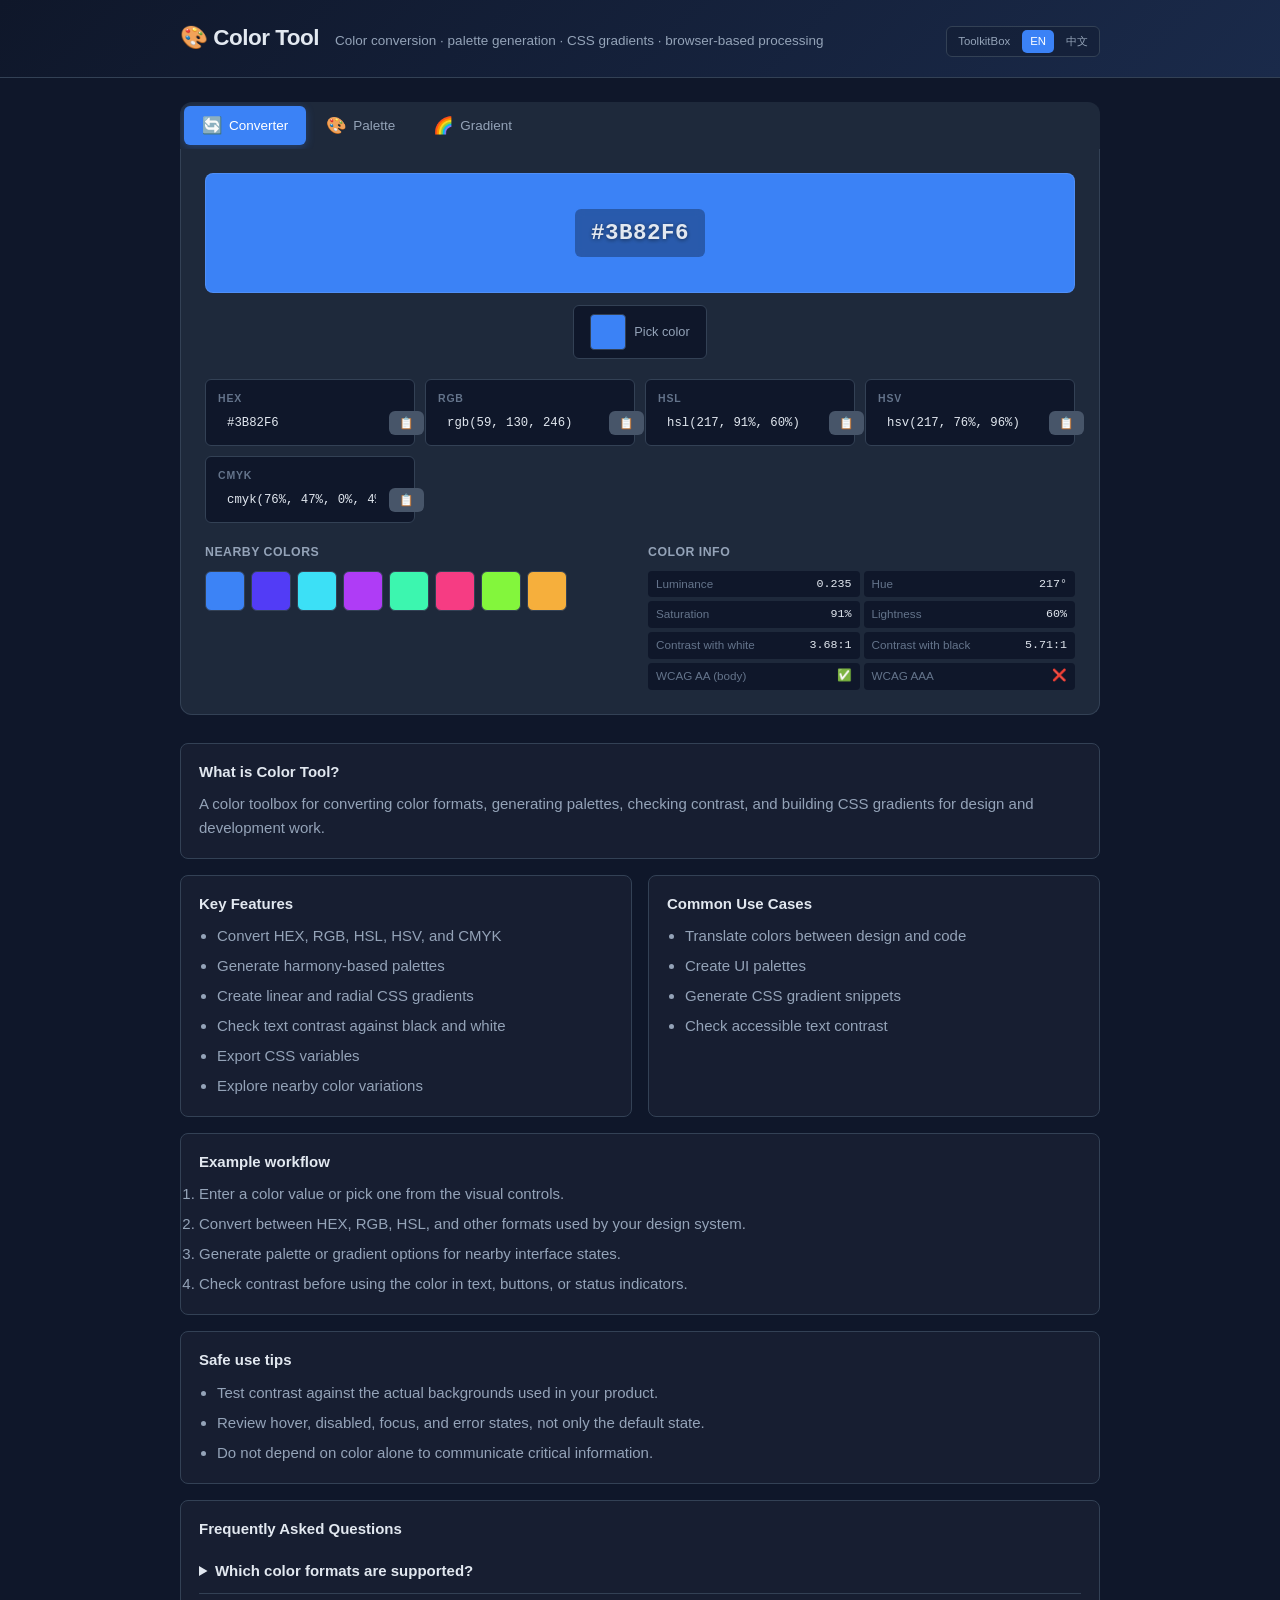
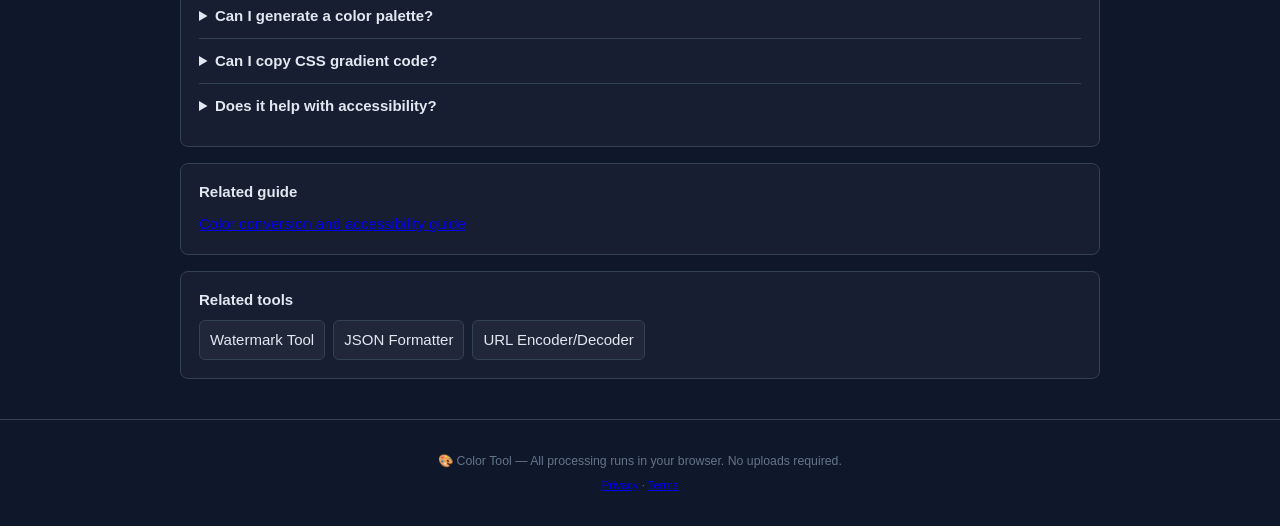
==== commit 2e5ffd9b: "Improve tool SEO, social previews, and mobile layout" ====
--- a/index.html
+++ b/index.html
@@ -15,11 +15,16 @@
   <meta property="og:title" content="Color Converter, Palette Generator and CSS Gradient Tool">
   <meta property="og:description" content="Convert HEX, RGB, HSL, HSV, and CMYK colors online. Generate palettes, check contrast, and create CSS gradients in your browser.">
   <meta property="og:url" content="https://color.toolkitbox.org/">
+  <meta property="og:image" content="https://color.toolkitbox.org/og.png">
+  <meta property="og:image:width" content="1200">
+  <meta property="og:image:height" content="630">
+  <meta property="og:image:alt" content="Color Converter, Palette Generator and CSS Gradient Tool">
 <meta property="og:site_name" content="Color Tool">
   <meta property="og:locale" content="en_US">
 
   <!-- Twitter Card -->
-  <meta name="twitter:card" content="summary">
+  <meta name="twitter:card" content="summary_large_image">
+  <meta name="twitter:image" content="https://color.toolkitbox.org/og.png">
   <meta name="twitter:title" content="Color Converter, Palette Generator and CSS Gradient Tool">
   <meta name="twitter:description" content="Convert HEX, RGB, HSL, HSV, and CMYK colors online. Generate palettes, check contrast, and create CSS gradients in your browser.">
 <meta charset="UTF-8">
@@ -98,6 +103,27 @@
   ]
 }
   </script>
+  <script type="application/ld+json">
+{
+  "@context": "https://schema.org",
+  "@type": "BreadcrumbList",
+  "inLanguage": "en",
+  "itemListElement": [
+    {
+      "@type": "ListItem",
+      "position": 1,
+      "name": "ToolkitBox",
+      "item": "https://toolkitbox.org/"
+    },
+    {
+      "@type": "ListItem",
+      "position": 2,
+      "name": "Color Tool",
+      "item": "https://color.toolkitbox.org/"
+    }
+  ]
+}
+  </script>
 
   <!-- Vercel Analytics -->
   <script defer src="/_vercel/insights/script.js"></script>
@@ -311,6 +337,25 @@
           <ul><li>Translate colors between design and code</li><li>Create UI palettes</li><li>Generate CSS gradient snippets</li><li>Check accessible text contrast</li></ul>
         </div>
       </div>
+      <div class="seo-block example-workflow">
+        <h2>Example workflow</h2>
+        <ol>
+          <li>Enter a color value or pick one from the visual controls.</li>
+          <li>Convert between HEX, RGB, HSL, and other formats used by your design system.</li>
+          <li>Generate palette or gradient options for nearby interface states.</li>
+          <li>Check contrast before using the color in text, buttons, or status indicators.</li>
+        </ol>
+      </div>
+
+      <div class="seo-block safe-use">
+        <h2>Safe use tips</h2>
+        <ul>
+          <li>Test contrast against the actual backgrounds used in your product.</li>
+          <li>Review hover, disabled, focus, and error states, not only the default state.</li>
+          <li>Do not depend on color alone to communicate critical information.</li>
+        </ul>
+      </div>
+
       <div class="seo-block faq-list">
         <h2>Frequently Asked Questions</h2>
         <details><summary>Which color formats are supported?</summary><p>The tool supports HEX, RGB, HSL, HSV, and CMYK conversion.</p></details>
@@ -318,6 +363,10 @@
         <details><summary>Can I copy CSS gradient code?</summary><p>Yes. Choose colors and direction, then copy the generated CSS gradient.</p></details>
         <details><summary>Does it help with accessibility?</summary><p>Yes. The tool calculates contrast against black and white text and provides WCAG-style guidance.</p></details>
       </div>
+      <div class="seo-block related-guides">
+        <h2>Related guide</h2>
+        <p><a href="https://toolkitbox.org/guides/color-conversion-accessibility/">Color conversion and accessibility guide</a></p>
+      </div>
       <div class="seo-block related-tools">
         <h2>Related tools</h2>
         <div class="related-links"><a href="https://watermark.imageprivacy.org/">Watermark Tool</a><a href="https://json.toolkitbox.org/">JSON Formatter</a><a href="https://url.toolkitbox.org/">URL Encoder/Decoder</a></div>
--- a/css/style.css
+++ b/css/style.css
@@ -225,3 +225,30 @@
 .related-links { display: flex; flex-wrap: wrap; gap: 8px; margin-top: 10px; }
 .related-links a { color: var(--text); text-decoration: none; border: 1px solid var(--border); border-radius: var(--radius-xs); padding: 7px 10px; background: rgba(255,255,255,0.04); }
 .related-links a:hover { border-color: var(--primary); color: #fff; }
+
+
+/* === Mobile ad-safety and overflow guard === */
+html, body { max-width: 100%; overflow-x: hidden; }
+.container, .card, .tool-layout, .result-area, .seo-content { min-width: 0; }
+.tabs, .section-tabs { max-width: 100%; overflow-x: auto; -webkit-overflow-scrolling: touch; scrollbar-width: thin; }
+.tab, .section-tab { flex: 0 0 auto; }
+.code-editor, textarea, input, select { max-width: 100%; }
+.editor-header, .editor-actions, .controls, .control-group, .input-row, .action-bar { min-width: 0; }
+@media (max-width: 560px) {
+  .container { width: 100%; padding-left: 12px; padding-right: 12px; }
+  .header { padding: 16px 0; }
+  .header-inner { align-items: flex-start; gap: 8px; }
+  .logo { font-size: 1.28rem; }
+  .tagline { width: 100%; overflow-wrap: anywhere; }
+  .tabs { margin-left: -12px; margin-right: -12px; padding-left: 12px; padding-right: 12px; border-radius: 0; }
+  .tool-layout, .card { border-radius: var(--radius-sm); }
+  .tool-layout, .input-section, .result-section, .upload-section, .result-area { padding: 14px; }
+  .editor-header, .controls, .input-row, .action-bar { flex-wrap: wrap; }
+  .editor-actions { width: 100%; flex-wrap: wrap; justify-content: flex-start; }
+  .editor-actions .btn-sm { flex: 1 1 auto; justify-content: center; }
+  .btn { justify-content: center; }
+  .domain-input { min-width: 0; width: 100%; }
+  .input-row .btn, .action-bar .btn { flex: 1 1 auto; }
+  .code-editor { min-height: 220px; }
+  .toast { width: calc(100vw - 32px); text-align: center; }
+}
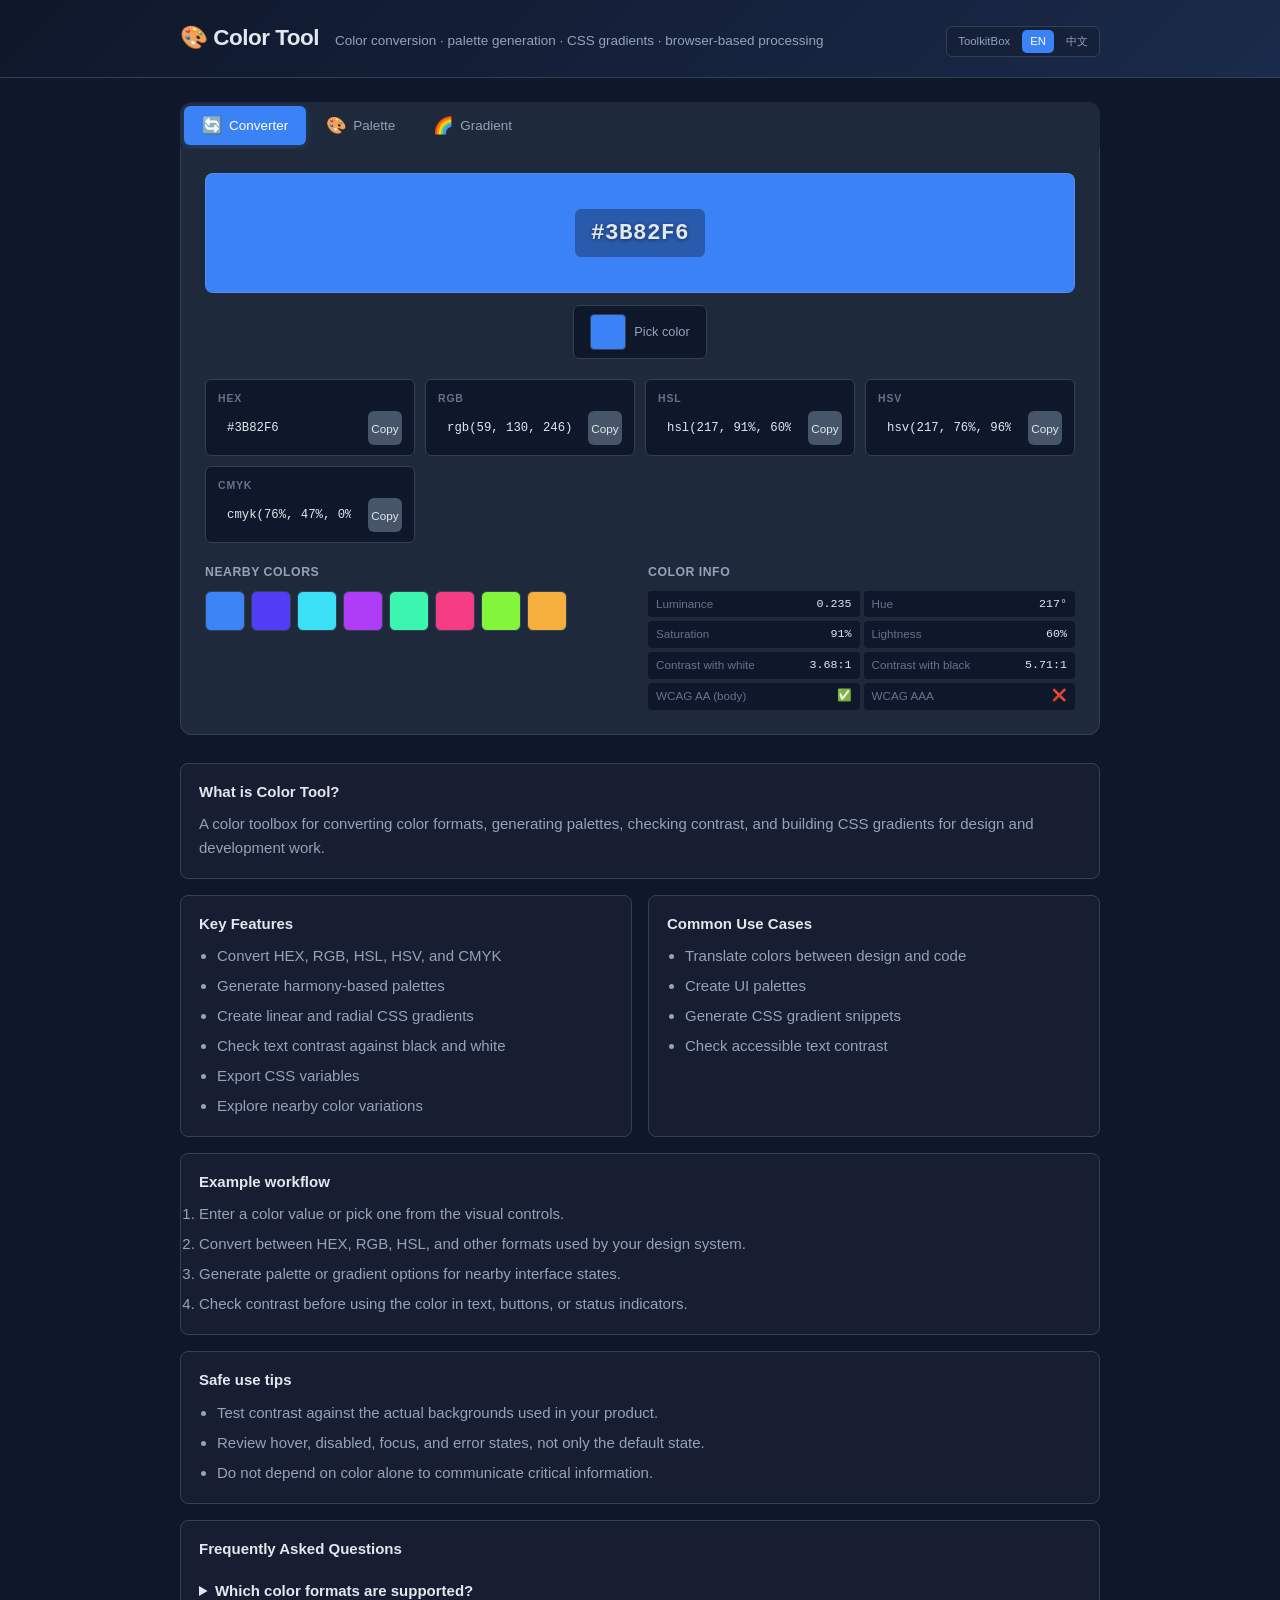
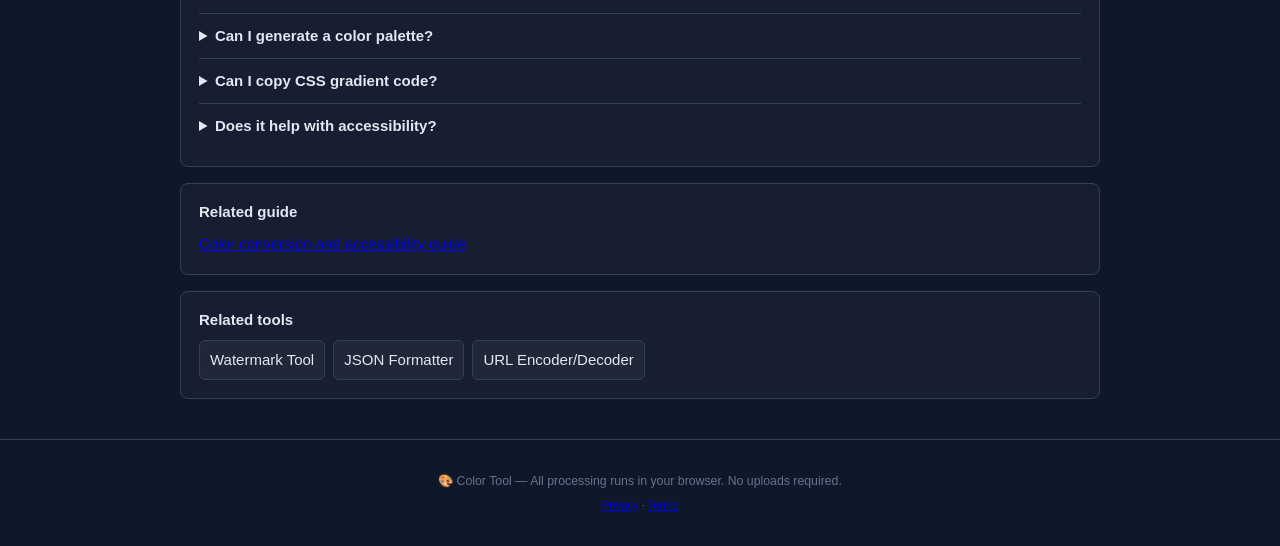
==== commit 6432b600: "Fix color value copy layout" ====
--- a/index.html
+++ b/index.html
@@ -182,35 +182,35 @@
             <div class="value-label">HEX</div>
             <div class="value-row">
               <input type="text" id="val-hex" class="value-input mono" value="#3B82F6" spellcheck="false">
-              <button class="btn btn-sm" onclick="copyValue('val-hex')">📋</button>
+              <button class="btn btn-sm copy-btn" onclick="copyValue('val-hex')" aria-label="Copy HEX value" title="Copy HEX">Copy</button>
             </div>
           </div>
           <div class="value-card">
             <div class="value-label">RGB</div>
             <div class="value-row">
               <input type="text" id="val-rgb" class="value-input mono" value="rgb(59, 130, 246)" spellcheck="false">
-              <button class="btn btn-sm" onclick="copyValue('val-rgb')">📋</button>
+              <button class="btn btn-sm copy-btn" onclick="copyValue('val-rgb')" aria-label="Copy RGB value" title="Copy RGB">Copy</button>
             </div>
           </div>
           <div class="value-card">
             <div class="value-label">HSL</div>
             <div class="value-row">
               <input type="text" id="val-hsl" class="value-input mono" value="hsl(217, 91%, 60%)" spellcheck="false">
-              <button class="btn btn-sm" onclick="copyValue('val-hsl')">📋</button>
+              <button class="btn btn-sm copy-btn" onclick="copyValue('val-hsl')" aria-label="Copy HSL value" title="Copy HSL">Copy</button>
             </div>
           </div>
           <div class="value-card">
             <div class="value-label">HSV</div>
             <div class="value-row">
               <input type="text" id="val-hsv" class="value-input mono" value="hsv(217, 76%, 96%)" spellcheck="false">
-              <button class="btn btn-sm" onclick="copyValue('val-hsv')">📋</button>
+              <button class="btn btn-sm copy-btn" onclick="copyValue('val-hsv')" aria-label="Copy HSV value" title="Copy HSV">Copy</button>
             </div>
           </div>
           <div class="value-card">
             <div class="value-label">CMYK</div>
             <div class="value-row">
               <input type="text" id="val-cmyk" class="value-input mono" value="cmyk(76%, 47%, 0%, 4%)" spellcheck="false">
-              <button class="btn btn-sm" onclick="copyValue('val-cmyk')">📋</button>
+              <button class="btn btn-sm copy-btn" onclick="copyValue('val-cmyk')" aria-label="Copy CMYK value" title="Copy CMYK">Copy</button>
             </div>
           </div>
         </div>
--- a/css/style.css
+++ b/css/style.css
@@ -101,17 +101,31 @@
 .picker-label { font-size: 0.85rem; color: var(--text-muted); }
 
 /* === Values Section === */
-.values-section { display: grid; grid-template-columns: repeat(auto-fill, minmax(180px, 1fr)); gap: 10px; }
-.value-card { background: var(--bg-input); border: 1px solid var(--border); border-radius: var(--radius-xs); padding: 10px 12px; }
+.values-section { display: grid; grid-template-columns: repeat(auto-fit, minmax(210px, 1fr)); gap: 10px; }
+.value-card { min-width: 0; background: var(--bg-input); border: 1px solid var(--border); border-radius: var(--radius-xs); padding: 10px 12px; }
 .value-label { font-size: 0.7rem; color: var(--text-dim); text-transform: uppercase; letter-spacing: 0.8px; margin-bottom: 4px; font-weight: 600; }
-.value-row { display: flex; gap: 4px; }
+.value-row { display: grid; grid-template-columns: minmax(0, 1fr) 34px; gap: 8px; align-items: center; }
 .value-input {
-  flex: 1; padding: 4px 8px; background: transparent; color: var(--text);
+  width: 100%; min-width: 0; padding: 4px 8px; background: transparent; color: var(--text);
   border: 1px solid transparent; border-radius: 4px; font-size: 0.82rem;
   outline: none; transition: border-color 0.15s;
 }
 .value-input:focus { border-color: var(--border-focus); background: rgba(59,130,246,0.05); }
 .mono { font-family: var(--font-mono); }
+.copy-btn {
+  width: 34px;
+  height: 34px;
+  padding: 0;
+  justify-content: center;
+  border: 1px solid rgba(148, 163, 184, 0.18);
+  background: #334155;
+  color: #dbeafe;
+  font-size: 0.75rem;
+}
+.copy-btn:hover {
+  border-color: rgba(147, 197, 253, 0.5);
+  background: #3b4a60;
+}
 
 /* === Info Section === */
 .info-section { display: grid; grid-template-columns: 1fr 1fr; gap: 16px; }
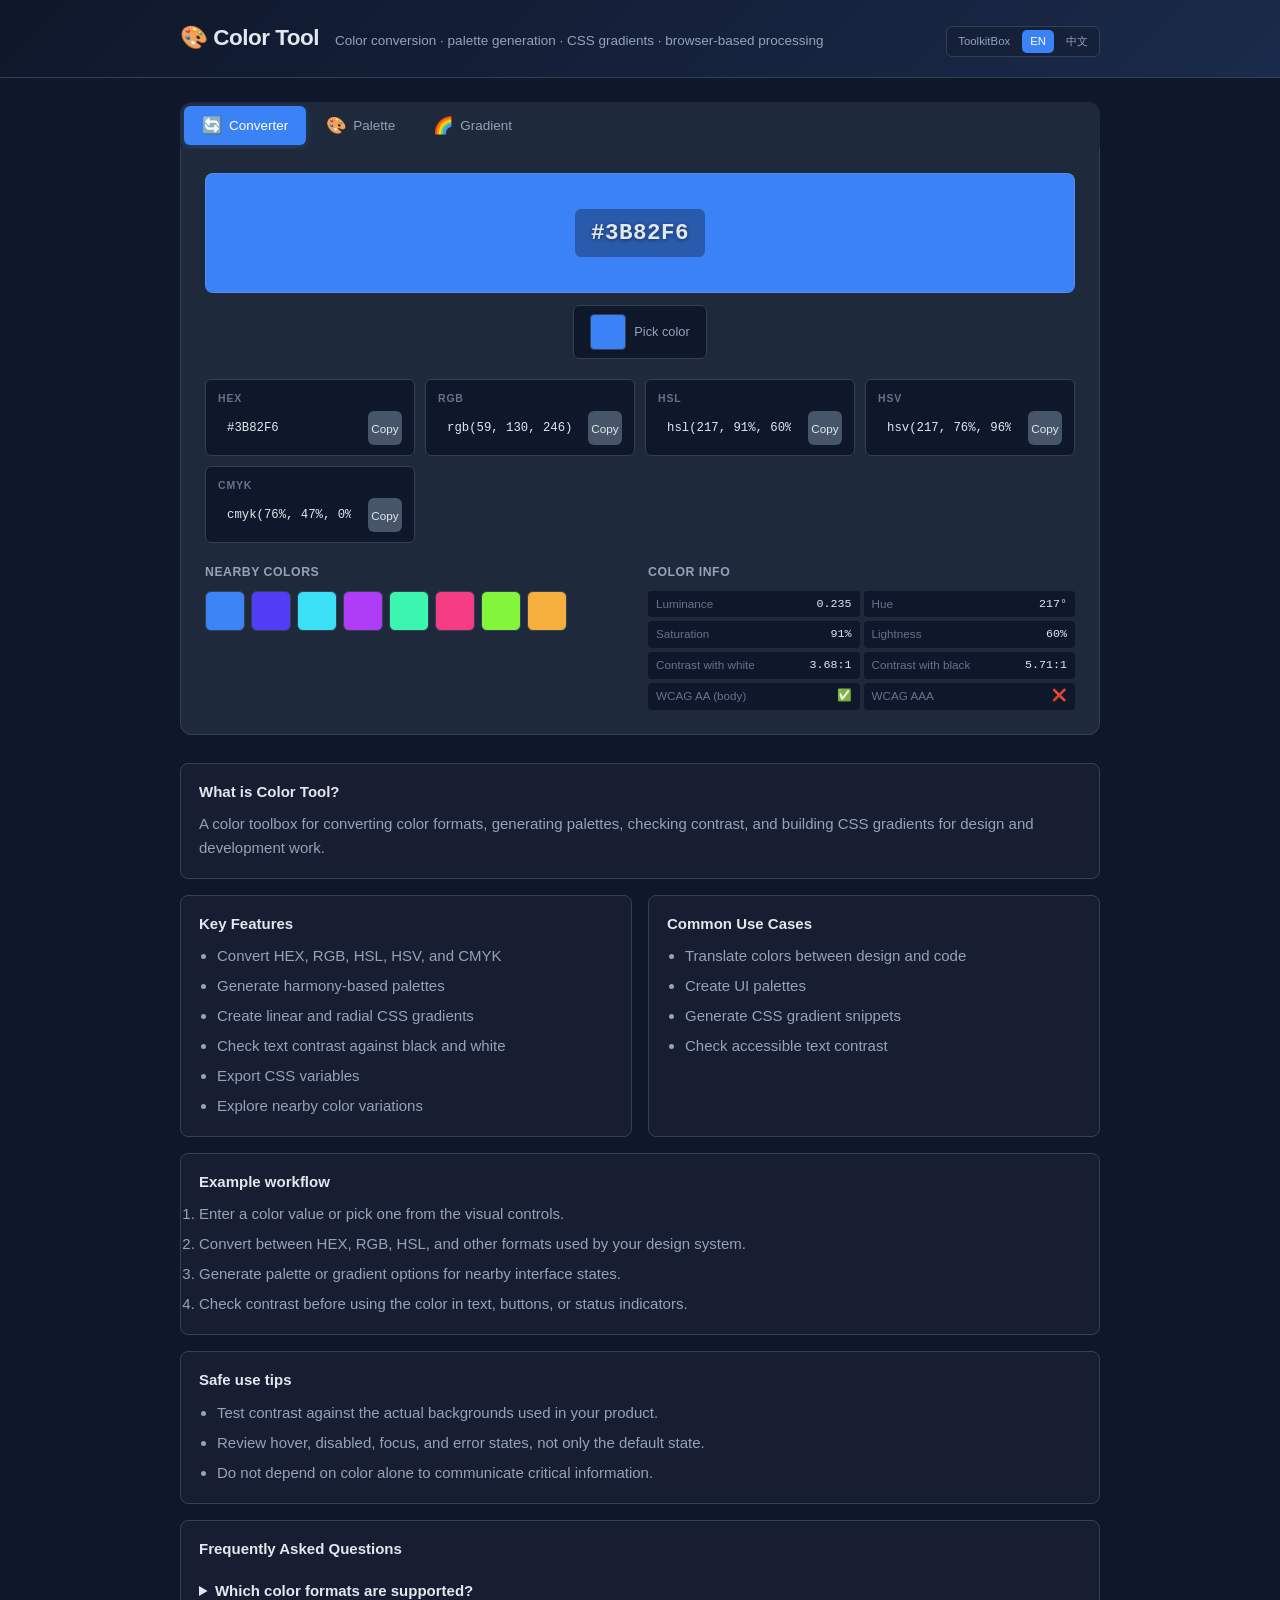
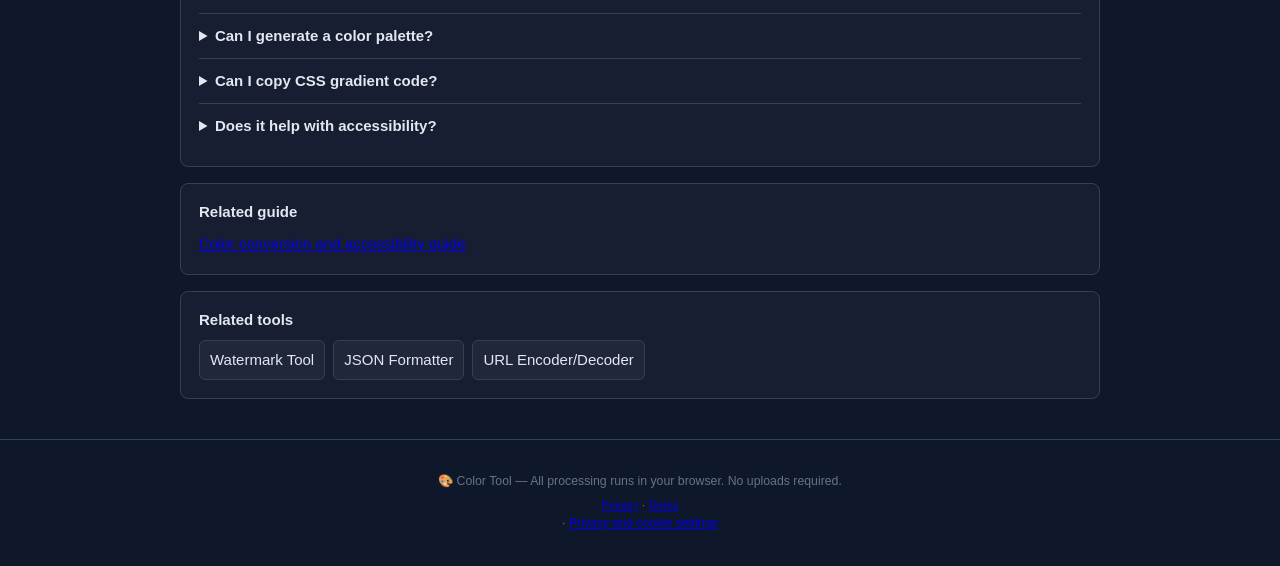
==== commit 1c4ed892: "Add bilingual privacy settings with safe provider fallback" ====
--- a/index.html
+++ b/index.html
@@ -6,6 +6,7 @@
   <meta name="keywords" content="color converter, hex to rgb, rgb to hex, color palette generator, css gradient generator, color contrast checker">
   <meta name="author" content="ToolkitBox">
   <meta name="robots" content="index, follow">
+  <meta name="google-adsense-account" content="ca-pub-5333037258750046">
   <link rel="canonical" href="https://color.toolkitbox.org/">
   <link rel="alternate" hreflang="en" href="https://color.toolkitbox.org/">
   <link rel="alternate" hreflang="zh-CN" href="https://color.toolkitbox.org/zh/">
@@ -131,6 +132,7 @@
   <script defer src="/_vercel/speed-insights/script.js"></script>
   <script async src="https://pagead2.googlesyndication.com/pagead/js/adsbygoogle.js?client=ca-pub-5333037258750046"
      crossorigin="anonymous"></script>
+  <script defer src="/privacy-controls.js"></script>
 </head>
 <body>
   <header class="header">
@@ -379,7 +381,7 @@
       <p>🎨 Color Tool — All processing runs in your browser. No uploads required.</p>
       <p class="footer-small"><a href="https://toolkitbox.org/privacy/">Privacy</a> · <a href="https://toolkitbox.org/terms/">Terms</a></p>
     </div>
-  </footer>
+   · <a href="https://toolkitbox.org/privacy/#privacy-choices" data-privacy-settings>Privacy and cookie settings</a></footer>
 
   <script src="js/color-utils.js"></script>
   <script src="js/app.js"></script>
